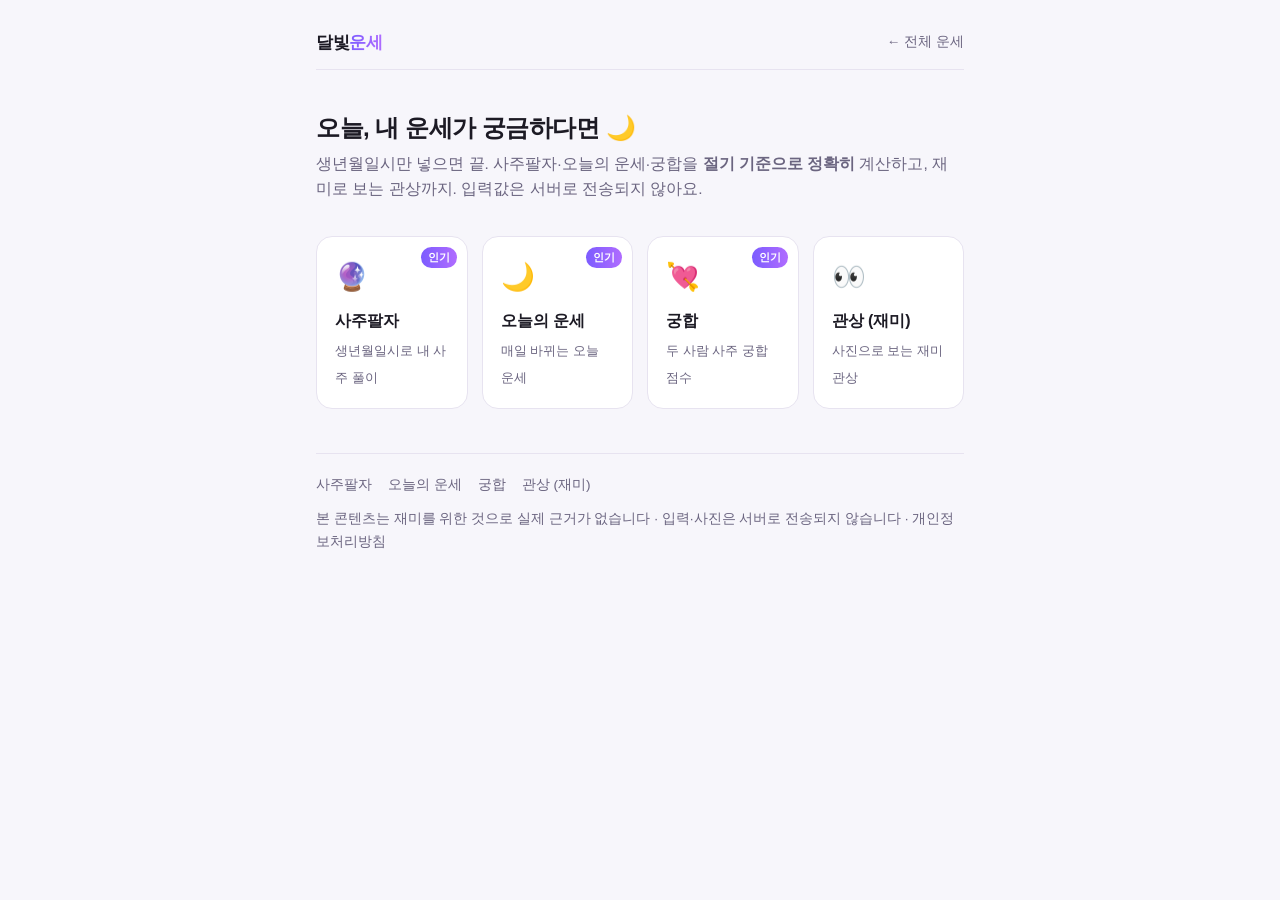
==== index.html @ 41ff91b4 "운세 허브 v1: 사주팔자·오늘의운세·궁합(절기기준 만세력) + 재미 관상 - lunar-javascript로 팔자 정확 계산, 한글/오행 매핑·해석 - 궁합 오행관계+삼합/충 점" ====
<!doctype html>
<html lang="ko">
<head>
<meta charset="utf-8">
<meta name="viewport" content="width=device-width, initial-scale=1">
<title>달빛운세 — 무료 사주팔자·오늘의 운세·궁합·관상</title>
<meta name="description" content="생년월일시로 보는 무료 사주팔자, 매일 바뀌는 오늘의 운세, 두 사람 궁합, 재미로 보는 관상까지. 절기 기준 정확 계산. 회원가입·설치 없이 바로.">
<link rel="canonical" href="https://seam0814.github.io/unse/">
<link rel="stylesheet" href="style.css">
</head>
<body>
<div class="wrap">
  <div id="site-header"></div>
  <div class="hero">
    <h1>오늘, 내 운세가 궁금하다면 🌙</h1>
    <p class="sub">생년월일시만 넣으면 끝. 사주팔자·오늘의 운세·궁합을 <b>절기 기준으로 정확히</b> 계산하고, 재미로 보는 관상까지. 입력값은 서버로 전송되지 않아요.</p>
  </div>
  <div id="tools"></div>
  <div id="site-footer"></div>
</div>
<script>window.SITE_ROOT="./";</script>
<script src="common.js"></script>
</body>
</html>
---- style.css ----
:root{
  --bg:#f7f6fb; --card:#ffffff; --fg:#1c1a24; --muted:#6b6580;
  --border:#e7e3f0; --accent:#7c5cff; --accent2:#b06cff; --accent-fg:#fff;
  --drop:#f0ecff; --ok:#0a8f5b; --radius:16px;
}
@media (prefers-color-scheme:dark){:root:not([data-theme="light"]){
  --bg:#0f0d16;--card:#181522;--fg:#ece9f5;--muted:#9a93ad;
  --border:#2a2438;--accent:#9a7dff;--accent2:#c48bff;--drop:#1e1830;--ok:#33c88b;}}
:root[data-theme="dark"]{--bg:#0f0d16;--card:#181522;--fg:#ece9f5;--muted:#9a93ad;
  --border:#2a2438;--accent:#9a7dff;--accent2:#c48bff;--drop:#1e1830;--ok:#33c88b;}
*{box-sizing:border-box}
body{margin:0;background:var(--bg);color:var(--fg);
  font-family:-apple-system,BlinkMacSystemFont,"Segoe UI",Roboto,"Apple SD Gothic Neo","Noto Sans KR",sans-serif;line-height:1.65}
a{color:var(--accent)}
.wrap{max-width:680px;margin:0 auto;padding:16px 16px 64px}
.sitehead{display:flex;align-items:center;justify-content:space-between;padding:12px 0;border-bottom:1px solid var(--border);margin-bottom:22px}
.brand{font-weight:800;letter-spacing:-.02em;text-decoration:none;color:var(--fg);font-size:1.08rem}
.brand span{background:linear-gradient(90deg,var(--accent),var(--accent2));-webkit-background-clip:text;background-clip:text;-webkit-text-fill-color:transparent}
.sitehead .home{font-size:.85rem;text-decoration:none;color:var(--muted)}
h1{font-size:1.5rem;margin:.1em 0;letter-spacing:-.02em}
p.sub{color:var(--muted);margin:.2em 0 1.3em;font-size:.97rem}
.tool{background:var(--card);border:1px solid var(--border);border-radius:var(--radius);padding:20px}
label{display:block;font-size:.82rem;color:var(--muted);margin-bottom:4px}
input,select,textarea{width:100%;padding:11px 12px;border:1px solid var(--border);border-radius:10px;background:var(--card);color:var(--fg);font-size:1rem;font-family:inherit}
.controls{display:flex;flex-wrap:wrap;gap:10px;margin-top:14px;align-items:flex-end}
.field{flex:1 1 120px;min-width:96px}
.row2{display:flex;gap:10px}
.btn{display:block;width:100%;text-align:center;border:none;padding:14px;border-radius:12px;font-size:1.05rem;font-weight:700;cursor:pointer;text-decoration:none;color:#fff;background:linear-gradient(90deg,var(--accent),var(--accent2));margin-top:16px}
.btn:hover{opacity:.93}
.btn.sec{background:transparent;color:var(--accent);border:1px solid var(--border)}
.err{color:#d33;font-size:.9rem;margin-top:10px;display:none}
.err.show{display:block}
.result{margin-top:22px;display:none}
.result.show{display:block}
.pillars{display:grid;grid-template-columns:repeat(4,1fr);gap:8px;margin:6px 0 14px}
.pillar{background:var(--drop);border-radius:12px;padding:12px 6px;text-align:center}
.pillar .lab{font-size:.7rem;color:var(--muted);margin-bottom:4px}
.pillar .gz{font-size:1.5rem;font-weight:800;line-height:1.1}
.pillar .oh{font-size:.72rem;color:var(--muted);margin-top:3px}
.elos{display:flex;gap:6px;flex-wrap:wrap;justify-content:center;margin:10px 0}
.elo{font-size:.8rem;padding:4px 10px;border-radius:999px;background:var(--drop);color:var(--fg)}
.score{font-size:2.6rem;font-weight:800;text-align:center;background:linear-gradient(90deg,var(--accent),var(--accent2));-webkit-background-clip:text;background-clip:text;-webkit-text-fill-color:transparent}
.reading{background:var(--card);border:1px solid var(--border);border-radius:12px;padding:16px;margin-top:12px}
.reading h3{margin:.2em 0 .4em;font-size:1.02rem}
.reading p{margin:.3em 0;color:var(--fg)}
.lucky{display:flex;gap:10px;flex-wrap:wrap;margin-top:12px}
.lucky .k{flex:1 1 120px;background:var(--drop);border-radius:10px;padding:10px;text-align:center}
.lucky .k b{display:block;font-size:1.05rem} .lucky .k span{font-size:.72rem;color:var(--muted)}
.share{margin-top:14px}
.disc{font-size:.8rem;color:var(--muted);text-align:center;margin-top:16px}
.copy{margin-top:38px}.copy h2{font-size:1.12rem;margin:1.4em 0 .4em}
details{border-top:1px solid var(--border);padding:12px 0}
details summary{cursor:pointer;font-weight:600}
details p{color:var(--muted);margin:.6em 0 0}
.hero{padding:14px 0 6px}
.grid{display:grid;grid-template-columns:repeat(auto-fill,minmax(150px,1fr));gap:14px;margin-top:8px}
.toolcard{position:relative;display:block;text-decoration:none;color:var(--fg);background:var(--card);border:1px solid var(--border);border-radius:var(--radius);padding:18px;transition:.15s}
.toolcard:hover{border-color:var(--accent);transform:translateY(-2px)}
.toolcard .ic{font-size:1.7rem}
.toolcard b{display:block;margin:8px 0 3px}.toolcard small{color:var(--muted)}
.sitefoot{margin-top:44px;padding-top:20px;border-top:1px solid var(--border);font-size:.85rem;color:var(--muted)}
.sitefoot .fnav{display:flex;flex-wrap:wrap;gap:10px 16px;margin-bottom:12px}
.sitefoot a{color:var(--muted);text-decoration:none}.sitefoot a:hover{color:var(--accent)}
.pop{position:absolute;top:10px;right:10px;background:linear-gradient(90deg,var(--accent),var(--accent2));color:#fff;font-size:.66rem;font-weight:700;padding:2px 7px;border-radius:999px}
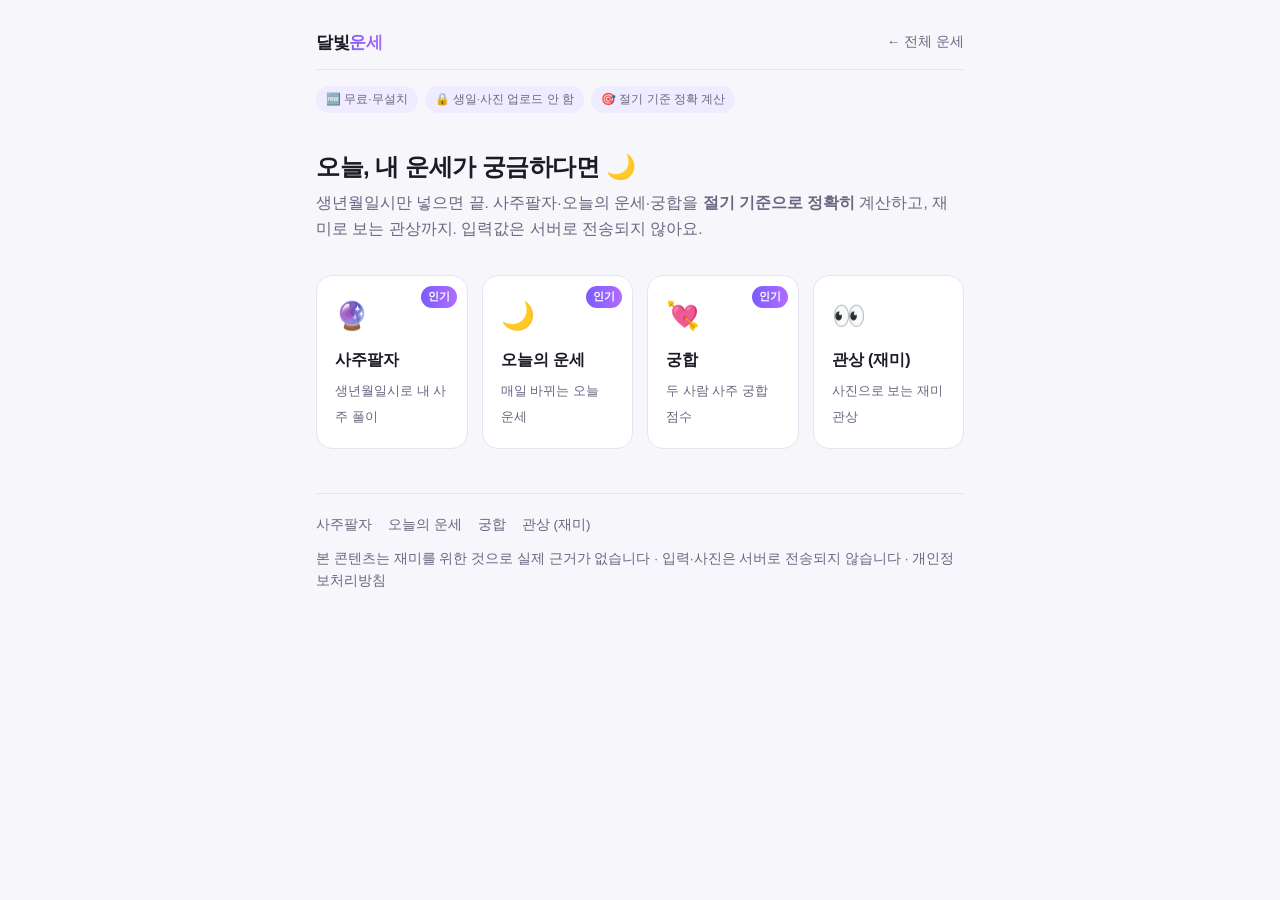
==== commit 17ad94a3: "후기판·조회수(Firebase) 스캐폴드: config 넣으면 활성화 + 전 페이지 후기 자리 Co-Authored-By: Claude Opus 4.8 <noreply@anthro" ====
--- a/index.html
+++ b/index.html
@@ -16,6 +16,7 @@
     <p class="sub">생년월일시만 넣으면 끝. 사주팔자·오늘의 운세·궁합을 <b>절기 기준으로 정확히</b> 계산하고, 재미로 보는 관상까지. 입력값은 서버로 전송되지 않아요.</p>
   </div>
   <div id="tools"></div>
+  <div id="reviews"></div>
   <div id="site-footer"></div>
 </div>
 <script>window.SITE_ROOT="./";</script>
--- a/style.css
+++ b/style.css
@@ -62,3 +62,26 @@
 .sitefoot .fnav{display:flex;flex-wrap:wrap;gap:10px 16px;margin-bottom:12px}
 .sitefoot a{color:var(--muted);text-decoration:none}.sitefoot a:hover{color:var(--accent)}
 .pop{position:absolute;top:10px;right:10px;background:linear-gradient(90deg,var(--accent),var(--accent2));color:#fff;font-size:.66rem;font-weight:700;padding:2px 7px;border-radius:999px}
+.divining{text-align:center;padding:32px 0;color:var(--muted)}
+.divining .orb{width:56px;height:56px;margin:0 auto 12px;border-radius:50%;
+  background:radial-gradient(circle at 35% 30%,rgba(255,255,255,.7),var(--accent) 55%,var(--accent2));
+  box-shadow:0 0 30px var(--accent);animation:orbpulse 1.1s ease-in-out infinite}
+.divining p{animation:blink 1.1s ease-in-out infinite}
+@keyframes orbpulse{0%,100%{transform:scale(.88);opacity:.65}50%{transform:scale(1.1);opacity:1}}
+@keyframes blink{0%,100%{opacity:.5}50%{opacity:1}}
+.result.show{animation:fadein .55s ease}
+@keyframes fadein{from{opacity:0;transform:translateY(10px)}to{opacity:1;transform:none}}
+.trustbar{display:flex;gap:7px;flex-wrap:wrap;margin:-6px 0 18px;font-size:.74rem}
+.trustbar span{background:var(--drop);color:var(--muted);padding:4px 10px;border-radius:999px}
+.board{margin-top:34px;background:var(--card);border:1px solid var(--border);border-radius:var(--radius);padding:18px}
+.board h3{margin:.1em 0 .5em;font-size:1.05rem}
+.board .views{font-size:.85rem;color:var(--accent);font-weight:600;margin-bottom:12px}
+.board .brow{display:flex;gap:8px;margin-bottom:8px}
+.board .brow input{flex:1}
+.board .brow select{width:auto}
+.board textarea{min-height:60px}
+.rev{border-top:1px solid var(--border);padding:10px 0}
+.rev .rh{display:flex;justify-content:space-between;align-items:center}
+.rev .rh b{font-size:.9rem}
+.rev .rh span{color:#f5a623;font-size:.82rem}
+.rev p{margin:.3em 0 0;font-size:.92rem;color:var(--fg)}
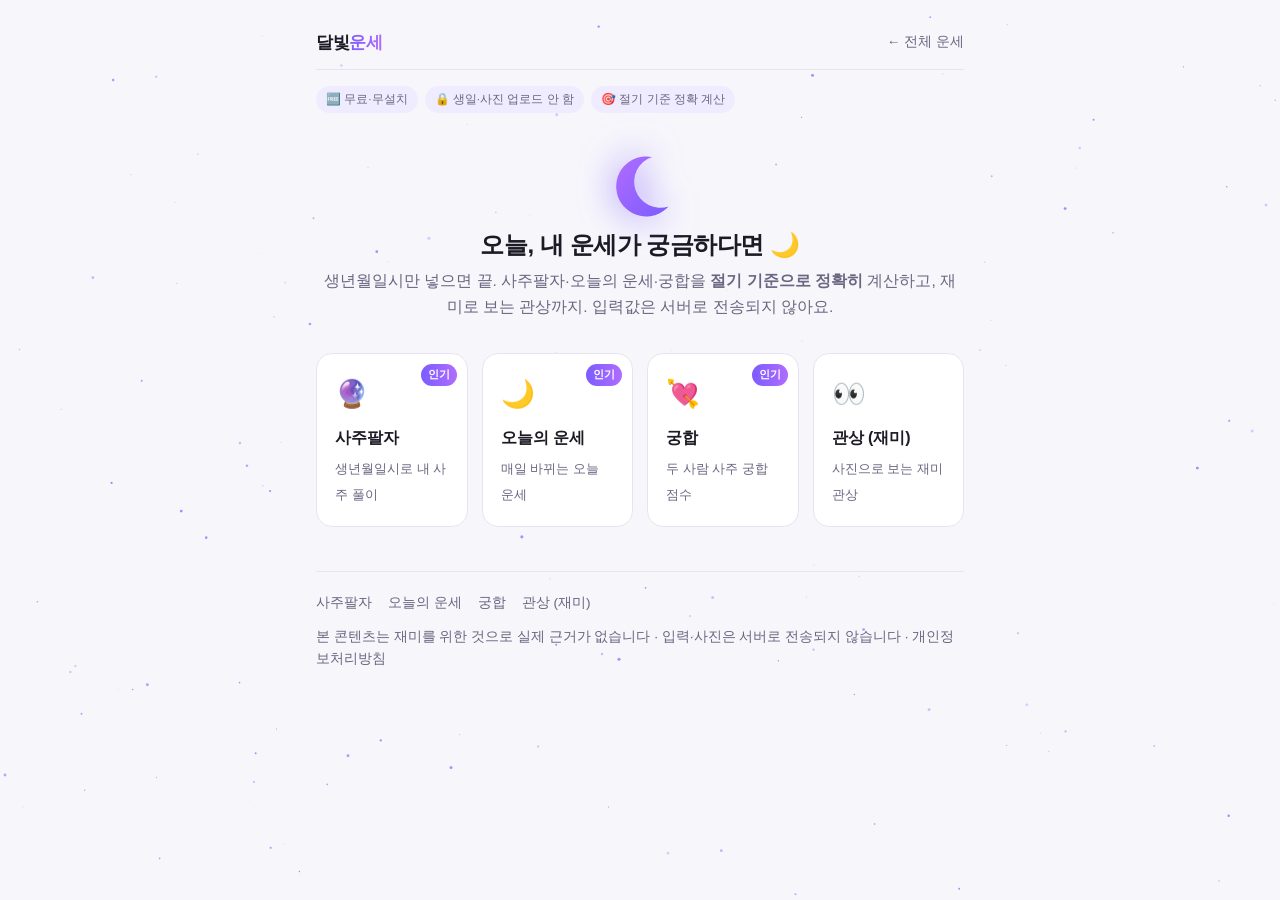
==== commit c896c705: "비주얼 업그레이드: 이모지 별→캔버스 별밤(반짝임), 이모지 고양이→SVG 초승달 캐릭터, 홈 빛나는 달 Co-Authored-By: Claude Opus 4.8 <noreply@" ====
--- a/index.html
+++ b/index.html
@@ -12,6 +12,7 @@
 <div class="wrap">
   <div id="site-header"></div>
   <div class="hero">
+    <svg class="moon" width="72" height="72" viewBox="0 0 48 48" aria-hidden="true"><defs><linearGradient id="mg" x1="0" y1="0" x2="1" y2="1"><stop offset="0" stop-color="#b06cff"/><stop offset="1" stop-color="#7c5cff"/></linearGradient></defs><path fill="url(#mg)" d="M32 4a20 20 0 1 0 11 33A17 17 0 0 1 32 4z"/></svg>
     <h1>오늘, 내 운세가 궁금하다면 🌙</h1>
     <p class="sub">생년월일시만 넣으면 끝. 사주팔자·오늘의 운세·궁합을 <b>절기 기준으로 정확히</b> 계산하고, 재미로 보는 관상까지. 입력값은 서버로 전송되지 않아요.</p>
   </div>
--- a/style.css
+++ b/style.css
@@ -85,3 +85,36 @@
 .rev .rh b{font-size:.9rem}
 .rev .rh span{color:#f5a623;font-size:.82rem}
 .rev p{margin:.3em 0 0;font-size:.92rem;color:var(--fg)}
+.dsel{display:flex;gap:8px}
+.dsel input{flex:1;min-width:0;text-align:center}
+.dsel .dy{flex:1.6}
+.dsel input::-webkit-outer-spin-button,.dsel input::-webkit-inner-spin-button{-webkit-appearance:none;margin:0}
+/* 캐릭터(달묘) 말풍선 */
+.mascot{display:flex;gap:10px;align-items:flex-start;margin-bottom:14px}
+.mascot .avatar{flex:0 0 auto;width:46px;height:46px;border-radius:50%;
+  background:linear-gradient(135deg,var(--accent),var(--accent2));display:flex;align-items:center;justify-content:center;font-size:1.5rem;box-shadow:0 4px 14px rgba(124,92,255,.4)}
+.mascot .bubble{background:var(--drop);border:1px solid var(--border);border-radius:14px;border-top-left-radius:4px;padding:10px 14px;font-size:.95rem;color:var(--fg);min-height:22px}
+.mascot .caret{color:var(--accent);animation:blink 1s step-start infinite}
+/* 밤하늘 별 배경 */
+:root{--star:rgba(124,92,255,.30)}
+@media (prefers-color-scheme:dark){:root:not([data-theme="light"]){--star:rgba(255,255,255,.55)}}
+:root[data-theme="dark"]{--star:rgba(255,255,255,.55)}
+body{background:
+  radial-gradient(1.5px 1.5px at 12% 16%,var(--star),transparent),
+  radial-gradient(1px 1px at 68% 10%,var(--star),transparent),
+  radial-gradient(1.2px 1.2px at 28% 60%,var(--star),transparent),
+  radial-gradient(1px 1px at 82% 40%,var(--star),transparent),
+  radial-gradient(1.4px 1.4px at 50% 82%,var(--star),transparent),
+  radial-gradient(1px 1px at 90% 72%,var(--star),transparent),
+  radial-gradient(1px 1px at 44% 30%,var(--star),transparent),
+  radial-gradient(1.3px 1.3px at 8% 88%,var(--star),transparent),
+  var(--bg);
+  background-attachment:fixed}
+/* 캔버스 별밤이 보이도록 배경 정리 */
+html{background:var(--bg)}
+body{background:transparent}
+#stars{opacity:.9}
+/* 홈 히어로 빛나는 달 */
+.moon{display:block;margin:6px auto 2px;filter:drop-shadow(0 0 18px rgba(124,92,255,.7));animation:float 5s ease-in-out infinite}
+@keyframes float{0%,100%{transform:translateY(0)}50%{transform:translateY(-7px)}}
+.hero{text-align:center}
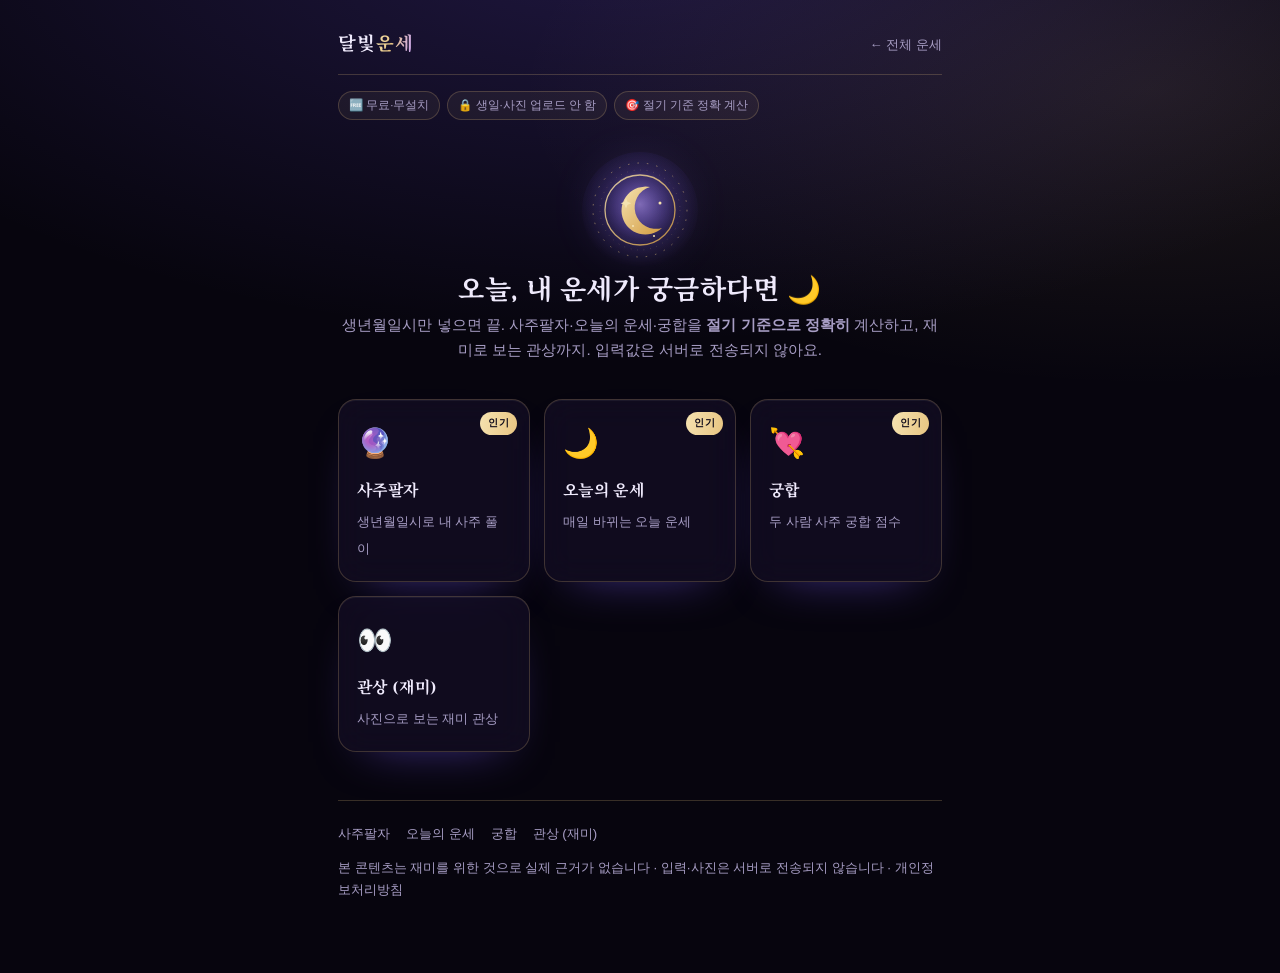
==== commit 036020a2: "대대적 아트디렉션: 다크 코스믹+골드+세리프(Cinzel/Noto Serif KR), 글래스 패널, 영험한 회전 엠블럼, 골드 글로우 Co-Authored-By: Claude Op" ====
--- a/index.html
+++ b/index.html
@@ -12,7 +12,7 @@
 <div class="wrap">
   <div id="site-header"></div>
   <div class="hero">
-    <svg class="moon" width="72" height="72" viewBox="0 0 48 48" aria-hidden="true"><defs><linearGradient id="mg" x1="0" y1="0" x2="1" y2="1"><stop offset="0" stop-color="#b06cff"/><stop offset="1" stop-color="#7c5cff"/></linearGradient></defs><path fill="url(#mg)" d="M32 4a20 20 0 1 0 11 33A17 17 0 0 1 32 4z"/></svg>
+    <div class="floaty" id="emblem"></div>
     <h1>오늘, 내 운세가 궁금하다면 🌙</h1>
     <p class="sub">생년월일시만 넣으면 끝. 사주팔자·오늘의 운세·궁합을 <b>절기 기준으로 정확히</b> 계산하고, 재미로 보는 관상까지. 입력값은 서버로 전송되지 않아요.</p>
   </div>
--- a/style.css
+++ b/style.css
@@ -1,120 +1,165 @@
+/* 달빛운세 — 다크 코스믹 아트 디렉션 (딥 인디고 + 골드 + 세리프 + 글로우) */
 :root{
-  --bg:#f7f6fb; --card:#ffffff; --fg:#1c1a24; --muted:#6b6580;
-  --border:#e7e3f0; --accent:#7c5cff; --accent2:#b06cff; --accent-fg:#fff;
-  --drop:#f0ecff; --ok:#0a8f5b; --radius:16px;
+  --bg:#07050e; --bg2:#0e0a1c;
+  --panel:rgba(24,18,44,.55); --panel2:rgba(32,24,58,.72);
+  --fg:#efeafc; --muted:#a79dc4;
+  --line:rgba(232,197,130,.22); --line2:rgba(163,137,255,.28);
+  --violet:#a389ff; --violet2:#c9a4ff;
+  --gold:#e8c582; --gold2:#f5e2b0;
+  --glowv:rgba(163,137,255,.45); --glowg:rgba(232,197,130,.35);
+  --radius:18px;
+  --serif:"Cinzel","Noto Serif KR",serif;
+  --sans:-apple-system,BlinkMacSystemFont,"Segoe UI",Roboto,"Apple SD Gothic Neo","Noto Sans KR",sans-serif;
 }
-@media (prefers-color-scheme:dark){:root:not([data-theme="light"]){
-  --bg:#0f0d16;--card:#181522;--fg:#ece9f5;--muted:#9a93ad;
-  --border:#2a2438;--accent:#9a7dff;--accent2:#c48bff;--drop:#1e1830;--ok:#33c88b;}}
-:root[data-theme="dark"]{--bg:#0f0d16;--card:#181522;--fg:#ece9f5;--muted:#9a93ad;
-  --border:#2a2438;--accent:#9a7dff;--accent2:#c48bff;--drop:#1e1830;--ok:#33c88b;}
 *{box-sizing:border-box}
-body{margin:0;background:var(--bg);color:var(--fg);
-  font-family:-apple-system,BlinkMacSystemFont,"Segoe UI",Roboto,"Apple SD Gothic Neo","Noto Sans KR",sans-serif;line-height:1.65}
-a{color:var(--accent)}
-.wrap{max-width:680px;margin:0 auto;padding:16px 16px 64px}
-.sitehead{display:flex;align-items:center;justify-content:space-between;padding:12px 0;border-bottom:1px solid var(--border);margin-bottom:22px}
-.brand{font-weight:800;letter-spacing:-.02em;text-decoration:none;color:var(--fg);font-size:1.08rem}
-.brand span{background:linear-gradient(90deg,var(--accent),var(--accent2));-webkit-background-clip:text;background-clip:text;-webkit-text-fill-color:transparent}
-.sitehead .home{font-size:.85rem;text-decoration:none;color:var(--muted)}
-h1{font-size:1.5rem;margin:.1em 0;letter-spacing:-.02em}
-p.sub{color:var(--muted);margin:.2em 0 1.3em;font-size:.97rem}
-.tool{background:var(--card);border:1px solid var(--border);border-radius:var(--radius);padding:20px}
-label{display:block;font-size:.82rem;color:var(--muted);margin-bottom:4px}
-input,select,textarea{width:100%;padding:11px 12px;border:1px solid var(--border);border-radius:10px;background:var(--card);color:var(--fg);font-size:1rem;font-family:inherit}
+html{background:var(--bg)}
+body{margin:0;color:var(--fg);font-family:var(--sans);line-height:1.65;
+  background:
+    radial-gradient(120% 80% at 50% -10%, rgba(124,92,255,.22), transparent 60%),
+    radial-gradient(90% 60% at 90% 10%, rgba(232,197,130,.10), transparent 55%),
+    var(--bg);
+  background-attachment:fixed;min-height:100vh}
+a{color:var(--violet2);text-decoration:none}
+#stars{opacity:.85}
+.wrap{max-width:640px;margin:0 auto;padding:16px 18px 72px;position:relative;z-index:1}
+
+/* 헤더 */
+.sitehead{display:flex;align-items:center;justify-content:space-between;padding:14px 0;
+  border-bottom:1px solid var(--line);margin-bottom:16px}
+.brand{font-family:var(--serif);font-weight:700;font-size:1.15rem;letter-spacing:.06em;color:var(--fg);text-decoration:none}
+.brand span{background:linear-gradient(100deg,var(--gold2),var(--gold) 40%,var(--violet2));
+  -webkit-background-clip:text;background-clip:text;-webkit-text-fill-color:transparent}
+.sitehead .home{font-size:.82rem;color:var(--muted)}
+.trustbar{display:flex;gap:7px;flex-wrap:wrap;margin:0 0 20px;font-size:.72rem}
+.trustbar span{background:rgba(232,197,130,.06);border:1px solid var(--line);color:var(--muted);padding:4px 10px;border-radius:999px}
+
+/* 타이포 */
+h1{font-family:var(--serif);font-weight:700;font-size:1.7rem;letter-spacing:.02em;margin:.15em 0 .12em;line-height:1.25}
+p.sub{color:var(--muted);margin:.2em 0 1.5em;font-size:.96rem}
+
+/* 글래스 패널 */
+.tool,.reading,.board,.toolcard{
+  background:var(--panel);backdrop-filter:blur(16px);-webkit-backdrop-filter:blur(16px);
+  border:1px solid var(--line);border-radius:var(--radius);
+  box-shadow:0 1px 0 rgba(255,255,255,.05) inset, 0 20px 50px -30px rgba(124,92,255,.6)}
+.tool{padding:22px}
+
+/* 폼 */
+label{display:block;font-size:.8rem;color:var(--muted);margin-bottom:5px;letter-spacing:.02em}
+input,select,textarea{width:100%;padding:12px 13px;border:1px solid var(--line2);border-radius:12px;
+  background:rgba(10,8,20,.6);color:var(--fg);font-size:1rem;font-family:inherit;transition:.15s}
+input:focus,select:focus,textarea:focus{outline:none;border-color:var(--gold);box-shadow:0 0 0 3px rgba(232,197,130,.14)}
+textarea{min-height:64px;resize:vertical}
 .controls{display:flex;flex-wrap:wrap;gap:10px;margin-top:14px;align-items:flex-end}
 .field{flex:1 1 120px;min-width:96px}
 .row2{display:flex;gap:10px}
-.btn{display:block;width:100%;text-align:center;border:none;padding:14px;border-radius:12px;font-size:1.05rem;font-weight:700;cursor:pointer;text-decoration:none;color:#fff;background:linear-gradient(90deg,var(--accent),var(--accent2));margin-top:16px}
-.btn:hover{opacity:.93}
-.btn.sec{background:transparent;color:var(--accent);border:1px solid var(--border)}
-.err{color:#d33;font-size:.9rem;margin-top:10px;display:none}
-.err.show{display:block}
-.result{margin-top:22px;display:none}
-.result.show{display:block}
-.pillars{display:grid;grid-template-columns:repeat(4,1fr);gap:8px;margin:6px 0 14px}
-.pillar{background:var(--drop);border-radius:12px;padding:12px 6px;text-align:center}
-.pillar .lab{font-size:.7rem;color:var(--muted);margin-bottom:4px}
-.pillar .gz{font-size:1.5rem;font-weight:800;line-height:1.1}
-.pillar .oh{font-size:.72rem;color:var(--muted);margin-top:3px}
-.elos{display:flex;gap:6px;flex-wrap:wrap;justify-content:center;margin:10px 0}
-.elo{font-size:.8rem;padding:4px 10px;border-radius:999px;background:var(--drop);color:var(--fg)}
-.score{font-size:2.6rem;font-weight:800;text-align:center;background:linear-gradient(90deg,var(--accent),var(--accent2));-webkit-background-clip:text;background-clip:text;-webkit-text-fill-color:transparent}
-.reading{background:var(--card);border:1px solid var(--border);border-radius:12px;padding:16px;margin-top:12px}
-.reading h3{margin:.2em 0 .4em;font-size:1.02rem}
-.reading p{margin:.3em 0;color:var(--fg)}
-.lucky{display:flex;gap:10px;flex-wrap:wrap;margin-top:12px}
-.lucky .k{flex:1 1 120px;background:var(--drop);border-radius:10px;padding:10px;text-align:center}
-.lucky .k b{display:block;font-size:1.05rem} .lucky .k span{font-size:.72rem;color:var(--muted)}
-.share{margin-top:14px}
-.disc{font-size:.8rem;color:var(--muted);text-align:center;margin-top:16px}
-.copy{margin-top:38px}.copy h2{font-size:1.12rem;margin:1.4em 0 .4em}
-details{border-top:1px solid var(--border);padding:12px 0}
-details summary{cursor:pointer;font-weight:600}
-details p{color:var(--muted);margin:.6em 0 0}
-.hero{padding:14px 0 6px}
-.grid{display:grid;grid-template-columns:repeat(auto-fill,minmax(150px,1fr));gap:14px;margin-top:8px}
-.toolcard{position:relative;display:block;text-decoration:none;color:var(--fg);background:var(--card);border:1px solid var(--border);border-radius:var(--radius);padding:18px;transition:.15s}
-.toolcard:hover{border-color:var(--accent);transform:translateY(-2px)}
-.toolcard .ic{font-size:1.7rem}
-.toolcard b{display:block;margin:8px 0 3px}.toolcard small{color:var(--muted)}
-.sitefoot{margin-top:44px;padding-top:20px;border-top:1px solid var(--border);font-size:.85rem;color:var(--muted)}
-.sitefoot .fnav{display:flex;flex-wrap:wrap;gap:10px 16px;margin-bottom:12px}
-.sitefoot a{color:var(--muted);text-decoration:none}.sitefoot a:hover{color:var(--accent)}
-.pop{position:absolute;top:10px;right:10px;background:linear-gradient(90deg,var(--accent),var(--accent2));color:#fff;font-size:.66rem;font-weight:700;padding:2px 7px;border-radius:999px}
-.divining{text-align:center;padding:32px 0;color:var(--muted)}
-.divining .orb{width:56px;height:56px;margin:0 auto 12px;border-radius:50%;
-  background:radial-gradient(circle at 35% 30%,rgba(255,255,255,.7),var(--accent) 55%,var(--accent2));
-  box-shadow:0 0 30px var(--accent);animation:orbpulse 1.1s ease-in-out infinite}
-.divining p{animation:blink 1.1s ease-in-out infinite}
-@keyframes orbpulse{0%,100%{transform:scale(.88);opacity:.65}50%{transform:scale(1.1);opacity:1}}
-@keyframes blink{0%,100%{opacity:.5}50%{opacity:1}}
-.result.show{animation:fadein .55s ease}
-@keyframes fadein{from{opacity:0;transform:translateY(10px)}to{opacity:1;transform:none}}
-.trustbar{display:flex;gap:7px;flex-wrap:wrap;margin:-6px 0 18px;font-size:.74rem}
-.trustbar span{background:var(--drop);color:var(--muted);padding:4px 10px;border-radius:999px}
-.board{margin-top:34px;background:var(--card);border:1px solid var(--border);border-radius:var(--radius);padding:18px}
-.board h3{margin:.1em 0 .5em;font-size:1.05rem}
-.board .views{font-size:.85rem;color:var(--accent);font-weight:600;margin-bottom:12px}
-.board .brow{display:flex;gap:8px;margin-bottom:8px}
-.board .brow input{flex:1}
-.board .brow select{width:auto}
-.board textarea{min-height:60px}
-.rev{border-top:1px solid var(--border);padding:10px 0}
-.rev .rh{display:flex;justify-content:space-between;align-items:center}
-.rev .rh b{font-size:.9rem}
-.rev .rh span{color:#f5a623;font-size:.82rem}
-.rev p{margin:.3em 0 0;font-size:.92rem;color:var(--fg)}
 .dsel{display:flex;gap:8px}
 .dsel input{flex:1;min-width:0;text-align:center}
 .dsel .dy{flex:1.6}
 .dsel input::-webkit-outer-spin-button,.dsel input::-webkit-inner-spin-button{-webkit-appearance:none;margin:0}
-/* 캐릭터(달묘) 말풍선 */
-.mascot{display:flex;gap:10px;align-items:flex-start;margin-bottom:14px}
-.mascot .avatar{flex:0 0 auto;width:46px;height:46px;border-radius:50%;
-  background:linear-gradient(135deg,var(--accent),var(--accent2));display:flex;align-items:center;justify-content:center;font-size:1.5rem;box-shadow:0 4px 14px rgba(124,92,255,.4)}
-.mascot .bubble{background:var(--drop);border:1px solid var(--border);border-radius:14px;border-top-left-radius:4px;padding:10px 14px;font-size:.95rem;color:var(--fg);min-height:22px}
-.mascot .caret{color:var(--accent);animation:blink 1s step-start infinite}
-/* 밤하늘 별 배경 */
-:root{--star:rgba(124,92,255,.30)}
-@media (prefers-color-scheme:dark){:root:not([data-theme="light"]){--star:rgba(255,255,255,.55)}}
-:root[data-theme="dark"]{--star:rgba(255,255,255,.55)}
-body{background:
-  radial-gradient(1.5px 1.5px at 12% 16%,var(--star),transparent),
-  radial-gradient(1px 1px at 68% 10%,var(--star),transparent),
-  radial-gradient(1.2px 1.2px at 28% 60%,var(--star),transparent),
-  radial-gradient(1px 1px at 82% 40%,var(--star),transparent),
-  radial-gradient(1.4px 1.4px at 50% 82%,var(--star),transparent),
-  radial-gradient(1px 1px at 90% 72%,var(--star),transparent),
-  radial-gradient(1px 1px at 44% 30%,var(--star),transparent),
-  radial-gradient(1.3px 1.3px at 8% 88%,var(--star),transparent),
-  var(--bg);
-  background-attachment:fixed}
-/* 캔버스 별밤이 보이도록 배경 정리 */
-html{background:var(--bg)}
-body{background:transparent}
-#stars{opacity:.9}
-/* 홈 히어로 빛나는 달 */
-.moon{display:block;margin:6px auto 2px;filter:drop-shadow(0 0 18px rgba(124,92,255,.7));animation:float 5s ease-in-out infinite}
-@keyframes float{0%,100%{transform:translateY(0)}50%{transform:translateY(-7px)}}
-.hero{text-align:center}
+
+/* 버튼 */
+.btn{display:block;width:100%;text-align:center;border:none;cursor:pointer;text-decoration:none;
+  padding:15px;border-radius:14px;font-size:1.05rem;font-weight:700;letter-spacing:.03em;color:#0c0818;
+  background:linear-gradient(100deg,var(--gold2),var(--gold) 55%,#d8a24c);
+  box-shadow:0 8px 30px -8px var(--glowg), 0 0 0 1px rgba(232,197,130,.3) inset;margin-top:18px;
+  transition:transform .12s, box-shadow .2s}
+.btn:hover{transform:translateY(-1px);box-shadow:0 12px 36px -8px var(--glowg)}
+.btn.sec{background:transparent;color:var(--gold2);border:1px solid var(--line);box-shadow:none;font-weight:600}
+.btn.sec:hover{border-color:var(--gold);box-shadow:0 0 20px -6px var(--glowg)}
+
+.err{color:#ff8a8a;font-size:.9rem;margin-top:10px;display:none}
+.err.show{display:block}
+
+/* 결과 */
+.result{margin-top:24px;display:none}
+.result.show{display:block;animation:fadein .6s ease}
+@keyframes fadein{from{opacity:0;transform:translateY(12px)}to{opacity:1;transform:none}}
+.reading{padding:18px}
+.reading h3{font-family:var(--serif);font-weight:700;margin:.3em 0 .4em;font-size:1.08rem;color:var(--gold2)}
+.reading p{margin:.35em 0;color:var(--fg)}
+.reading p b{color:var(--violet2)}
+
+.pillars{display:grid;grid-template-columns:repeat(4,1fr);gap:9px;margin:8px 0 16px}
+.pillar{background:rgba(10,8,20,.5);border:1px solid var(--line);border-radius:14px;padding:13px 6px;text-align:center}
+.pillar .lab{font-size:.68rem;color:var(--muted);margin-bottom:5px;letter-spacing:.03em}
+.pillar .gz{font-family:var(--serif);font-size:1.6rem;font-weight:700;line-height:1.05;
+  background:linear-gradient(160deg,var(--gold2),var(--gold));-webkit-background-clip:text;background-clip:text;-webkit-text-fill-color:transparent}
+.pillar .oh{font-size:.7rem;color:var(--muted);margin-top:4px}
+.elos{display:flex;gap:6px;flex-wrap:wrap;justify-content:center;margin:12px 0}
+.elo{font-size:.78rem;padding:5px 12px;border-radius:999px;background:rgba(163,137,255,.1);border:1px solid var(--line2);color:var(--fg)}
+.score{font-family:var(--serif);font-size:3rem;font-weight:700;text-align:center;line-height:1.1;margin:6px 0;
+  background:linear-gradient(120deg,var(--gold2),var(--gold) 45%,var(--violet2));
+  -webkit-background-clip:text;background-clip:text;-webkit-text-fill-color:transparent;
+  filter:drop-shadow(0 0 22px rgba(232,197,130,.35))}
+.lucky{display:flex;gap:10px;flex-wrap:wrap;margin-top:14px}
+.lucky .k{flex:1 1 120px;background:rgba(10,8,20,.5);border:1px solid var(--line);border-radius:12px;padding:12px;text-align:center}
+.lucky .k b{display:block;font-family:var(--serif);font-size:1.2rem;color:var(--gold2)}
+.lucky .k span{font-size:.72rem;color:var(--muted)}
+.share{margin-top:14px}
+.disc{font-size:.78rem;color:var(--muted);text-align:center;margin-top:18px;opacity:.85}
+
+/* 캐릭터 말풍선 */
+.mascot{display:flex;gap:11px;align-items:flex-start;margin-bottom:16px}
+.mascot .avatar{flex:0 0 auto;width:52px;height:52px;filter:drop-shadow(0 0 12px var(--glowg))}
+.mascot .avatar svg{width:52px;height:52px}
+.mascot .bubble{background:rgba(163,137,255,.08);border:1px solid var(--line2);border-radius:16px;border-top-left-radius:5px;
+  padding:11px 15px;font-size:.96rem;color:var(--fg);min-height:24px}
+.mascot .caret{color:var(--gold);animation:blink 1s step-start infinite}
+@keyframes blink{0%,100%{opacity:.4}50%{opacity:1}}
+
+/* 연출 (기운 읽는 중) */
+.divining{text-align:center;padding:34px 0;color:var(--muted)}
+.divining .orb{width:70px;height:70px;margin:0 auto 14px;border-radius:50%;
+  background:radial-gradient(circle at 38% 32%, #fff8, var(--violet) 45%, #6a49d8 75%, transparent 78%);
+  box-shadow:0 0 45px var(--glowv), 0 0 90px rgba(232,197,130,.25);animation:orbpulse 1.4s ease-in-out infinite}
+.divining p{font-family:var(--serif);letter-spacing:.03em;animation:blink 1.4s ease-in-out infinite}
+@keyframes orbpulse{0%,100%{transform:scale(.85);opacity:.7}50%{transform:scale(1.12);opacity:1}}
+
+/* 엠블럼 (홈 히어로) */
+.hero{text-align:center;padding:10px 0 4px}
+.emblem{filter:drop-shadow(0 0 22px var(--glowv))}
+.emblem .ring{transform-box:fill-box;transform-origin:center;animation:spin 44s linear infinite}
+.emblem .ring2{transform-box:fill-box;transform-origin:center;animation:spin 60s linear infinite reverse}
+@keyframes spin{to{transform:rotate(360deg)}}
+.floaty{animation:float 5.5s ease-in-out infinite}
+@keyframes float{0%,100%{transform:translateY(0)}50%{transform:translateY(-8px)}}
+
+/* 설명/FAQ */
+.copy{margin-top:42px}
+.copy h2{font-family:var(--serif);font-weight:700;font-size:1.18rem;margin:1.5em 0 .45em;color:var(--gold2)}
+details{border-top:1px solid var(--line);padding:13px 0}
+details summary{cursor:pointer;font-weight:600;color:var(--fg)}
+details p{color:var(--muted);margin:.6em 0 0}
+
+/* 홈 그리드 */
+.grid{display:grid;grid-template-columns:repeat(auto-fill,minmax(150px,1fr));gap:14px;margin-top:10px}
+.toolcard{position:relative;display:block;color:var(--fg);padding:20px 18px;transition:transform .15s, border-color .2s, box-shadow .2s}
+.toolcard:hover{transform:translateY(-3px);border-color:var(--gold);box-shadow:0 22px 50px -26px var(--glowg)}
+.toolcard .ic{font-size:1.8rem}
+.toolcard b{display:block;font-family:var(--serif);font-weight:700;margin:10px 0 4px;letter-spacing:.02em}
+.toolcard small{color:var(--muted)}
+.cat{font-family:var(--serif);font-size:.8rem;color:var(--gold);letter-spacing:.12em;text-transform:uppercase;margin:28px 0 10px;font-weight:600}
+.pop{position:absolute;top:12px;right:12px;background:linear-gradient(100deg,var(--gold2),var(--gold));color:#0c0818;
+  font-size:.64rem;font-weight:800;padding:3px 8px;border-radius:999px;letter-spacing:.04em}
+
+/* 후기판 */
+.board{margin-top:36px;padding:20px}
+.board h3{font-family:var(--serif);margin:.1em 0 .5em;font-size:1.1rem;color:var(--gold2)}
+.board .views{font-size:.85rem;color:var(--gold);font-weight:600;margin-bottom:14px}
+.board .brow{display:flex;gap:8px;margin-bottom:8px}
+.board .brow input{flex:1}.board .brow select{width:auto}
+.rev{border-top:1px solid var(--line);padding:11px 0}
+.rev .rh{display:flex;justify-content:space-between;align-items:center}
+.rev .rh b{font-size:.9rem}
+.rev .rh span{color:var(--gold);font-size:.82rem}
+.rev p{margin:.3em 0 0;font-size:.92rem;color:var(--fg)}
+
+/* 푸터 */
+.sitefoot{margin-top:48px;padding-top:22px;border-top:1px solid var(--line);font-size:.83rem;color:var(--muted)}
+.sitefoot .fnav{display:flex;flex-wrap:wrap;gap:10px 16px;margin-bottom:12px}
+.sitefoot a{color:var(--muted)}
+.sitefoot a:hover{color:var(--gold2)}
+.emblem{width:64px;height:64px;display:block}
+.mascot .avatar .emblem{width:52px;height:52px}
+.hero .emblem{width:120px;height:120px;margin:0 auto 4px}
